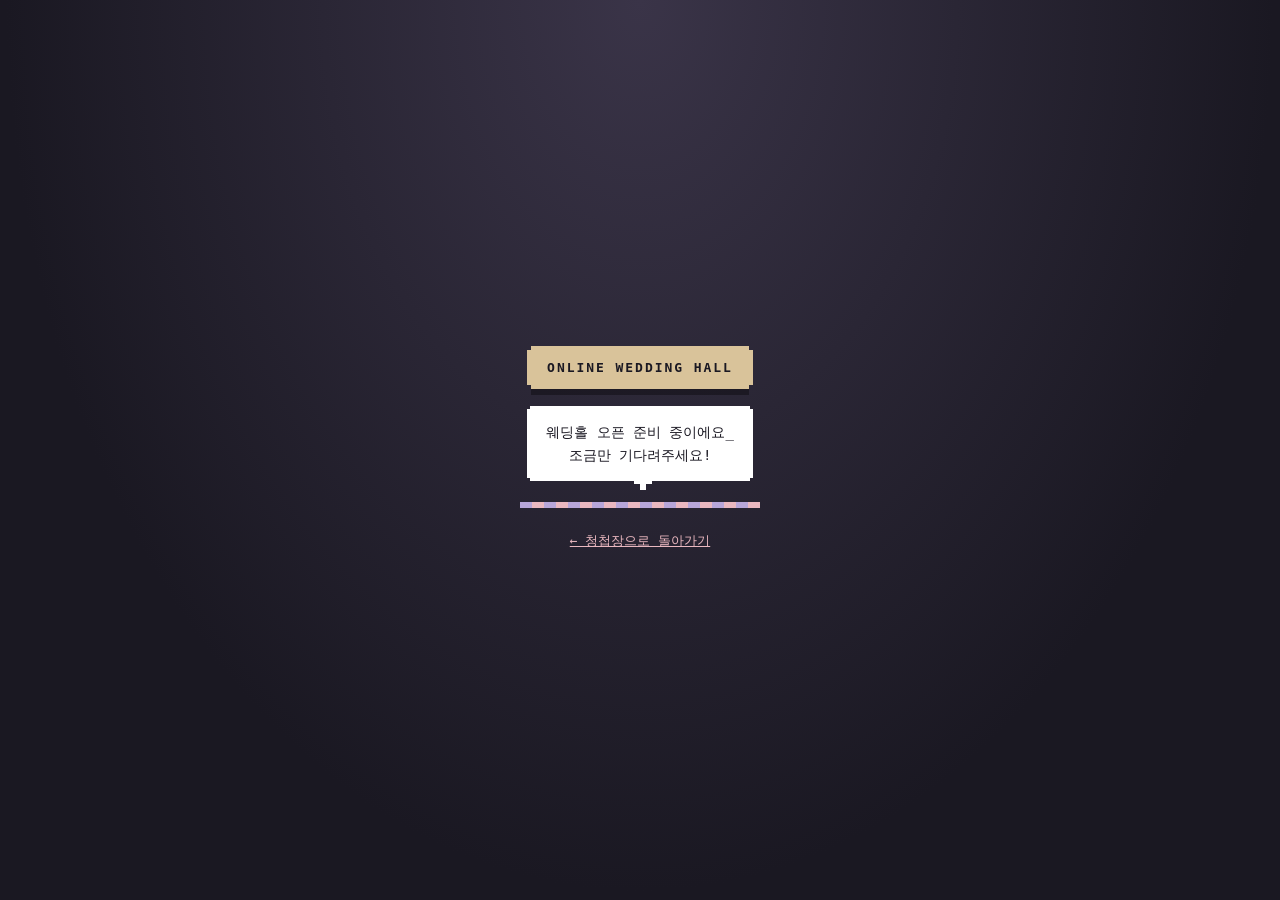
==== hall/index.html @ 7d854432 "청첩장 1단계: 기본 페이지와 웨딩홀 준비 화면 Co-Authored-By: Claude Opus 5.5 <noreply@anthropic.com> Claude-Session: h" ====
<!DOCTYPE html>
<html lang="ko">
<head>
  <meta charset="UTF-8" />
  <meta name="viewport" content="width=device-width, initial-scale=1" />
  <title>픽셀 웨딩홀 | 태용 ♥ 원선</title>
  <style>
    * { box-sizing: border-box; margin: 0; padding: 0; }
    body {
      min-height: 100svh;
      background: radial-gradient(ellipse at 50% 0%, #3a3448, #1a1822 70%);
      color: #fff;
      font-family: monospace;
      display: flex;
      flex-direction: column;
      align-items: center;
      justify-content: center;
      gap: 24px;
      text-align: center;
      padding: 24px;
      image-rendering: pixelated;
    }
    .sign {
      background: #d9c39a;
      color: #1a1822;
      font-weight: 700;
      letter-spacing: 0.15em;
      padding: 10px 16px;
      box-shadow: 0 -4px 0 #d9c39a, 0 4px 0 #d9c39a, -4px 0 #d9c39a, 4px 0 #d9c39a, 0 10px 0 rgba(0,0,0,.35);
    }
    .bubble {
      position: relative;
      background: #fff;
      color: #1a1822;
      padding: 12px 16px;
      font-size: 14px;
      line-height: 1.6;
      box-shadow: 0 -3px 0 #fff, 0 3px 0 #fff, -3px 0 #fff, 3px 0 #fff;
    }
    .bubble::after {
      content: "";
      position: absolute;
      bottom: -12px;
      left: 50%;
      width: 6px;
      height: 6px;
      background: #fff;
      box-shadow: -6px -6px 0 #fff, 0 -6px 0 #fff, 6px -6px 0 #fff;
    }
    .floor {
      width: 240px;
      height: 6px;
      background: repeating-linear-gradient(90deg, #b7a6d9 0 12px, #eab8c0 12px 24px);
    }
    a { color: #eab8c0; font-size: 13px; }
    .blink { animation: blink 1s steps(2) infinite; }
    @keyframes blink { 50% { opacity: 0; } }
  </style>
</head>
<body>
  <div class="sign">ONLINE WEDDING HALL</div>
  <div class="bubble">웨딩홀 오픈 준비 중이에요<span class="blink">_</span><br />조금만 기다려주세요!</div>
  <div class="floor"></div>
  <a href="../">← 청첩장으로 돌아가기</a>
</body>
</html>
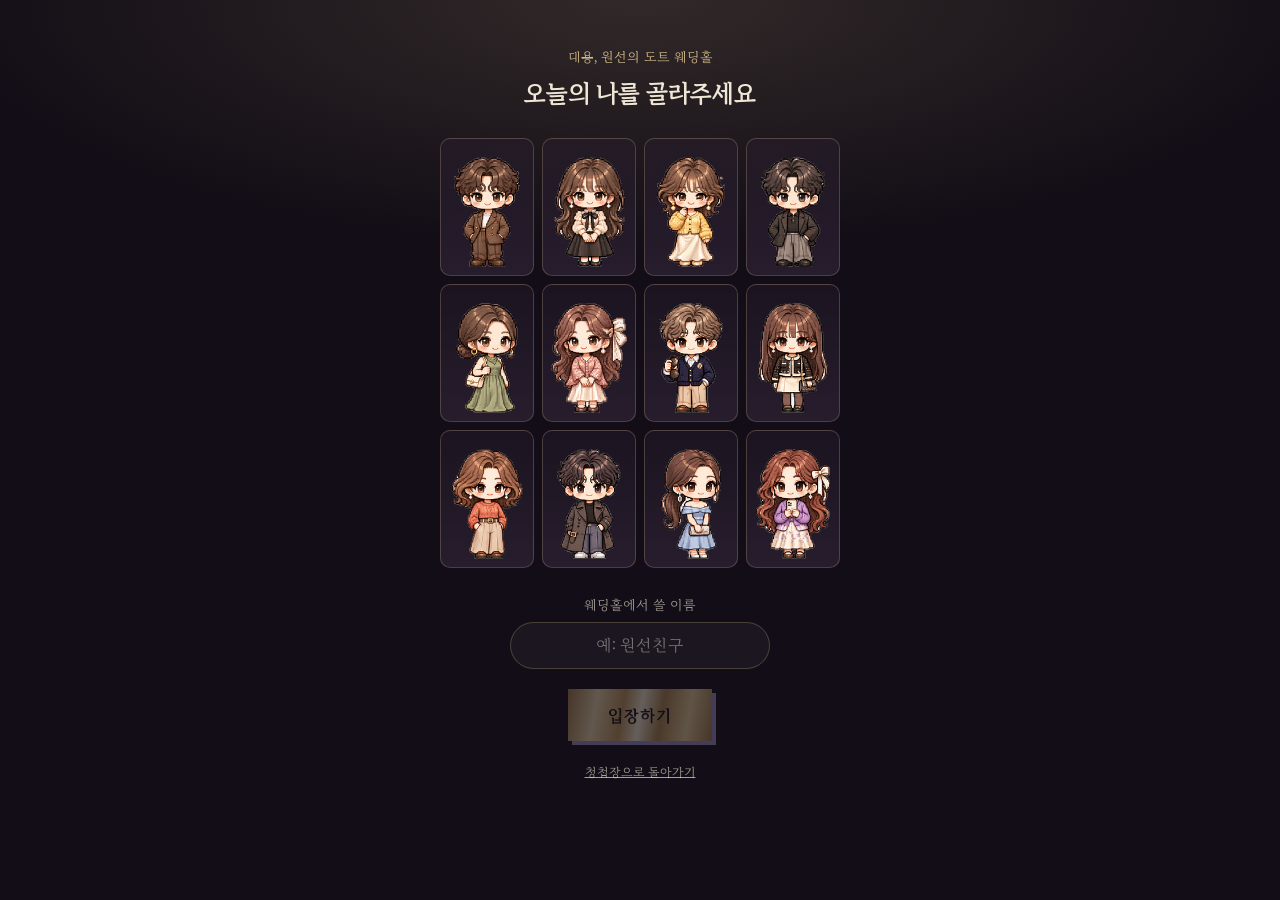
==== commit eba66173: "도트 웨딩홀 첫 버전: 캐릭터 고르기, 스타티스홀 맵, 터치 이동, 신랑신부 인사 Co-Authored-By: Claude Opus 5.5 <noreply@anthropic.com" ====
--- a/hall/index.html
+++ b/hall/index.html
@@ -2,65 +2,41 @@
 <html lang="ko">
 <head>
   <meta charset="UTF-8" />
-  <meta name="viewport" content="width=device-width, initial-scale=1" />
-  <title>픽셀 웨딩홀 | 태용 ♥ 원선</title>
-  <style>
-    * { box-sizing: border-box; margin: 0; padding: 0; }
-    body {
-      min-height: 100svh;
-      background: radial-gradient(ellipse at 50% 0%, #3a3448, #1a1822 70%);
-      color: #fff;
-      font-family: monospace;
-      display: flex;
-      flex-direction: column;
-      align-items: center;
-      justify-content: center;
-      gap: 24px;
-      text-align: center;
-      padding: 24px;
-      image-rendering: pixelated;
-    }
-    .sign {
-      background: #d9c39a;
-      color: #1a1822;
-      font-weight: 700;
-      letter-spacing: 0.15em;
-      padding: 10px 16px;
-      box-shadow: 0 -4px 0 #d9c39a, 0 4px 0 #d9c39a, -4px 0 #d9c39a, 4px 0 #d9c39a, 0 10px 0 rgba(0,0,0,.35);
-    }
-    .bubble {
-      position: relative;
-      background: #fff;
-      color: #1a1822;
-      padding: 12px 16px;
-      font-size: 14px;
-      line-height: 1.6;
-      box-shadow: 0 -3px 0 #fff, 0 3px 0 #fff, -3px 0 #fff, 3px 0 #fff;
-    }
-    .bubble::after {
-      content: "";
-      position: absolute;
-      bottom: -12px;
-      left: 50%;
-      width: 6px;
-      height: 6px;
-      background: #fff;
-      box-shadow: -6px -6px 0 #fff, 0 -6px 0 #fff, 6px -6px 0 #fff;
-    }
-    .floor {
-      width: 240px;
-      height: 6px;
-      background: repeating-linear-gradient(90deg, #b7a6d9 0 12px, #eab8c0 12px 24px);
-    }
-    a { color: #eab8c0; font-size: 13px; }
-    .blink { animation: blink 1s steps(2) infinite; }
-    @keyframes blink { 50% { opacity: 0; } }
-  </style>
+  <meta name="viewport" content="width=device-width, initial-scale=1, viewport-fit=cover, user-scalable=no" />
+  <meta name="theme-color" content="#120d16" />
+  <title>도트 웨딩홀 | 태용, 원선</title>
+  <link rel="preload" href="../fonts/BusanDandiMyeongjoB.woff2" as="font" type="font/woff2" crossorigin />
+  <link rel="stylesheet" href="hall.css" />
 </head>
 <body>
-  <div class="sign">ONLINE WEDDING HALL</div>
-  <div class="bubble">웨딩홀 오픈 준비 중이에요<span class="blink">_</span><br />조금만 기다려주세요!</div>
-  <div class="floor"></div>
-  <a href="../">← 청첩장으로 돌아가기</a>
+
+  <!-- 1. 캐릭터 고르기 -->
+  <section class="select" id="select">
+    <div class="select-inner">
+      <p class="select-kicker fit">태용, 원선의 도트 웨딩홀</p>
+      <h1 class="select-title fit">오늘의 나를 골라주세요</h1>
+      <div class="roster" id="roster" role="radiogroup" aria-label="캐릭터 선택"></div>
+      <label class="name-field">
+        <span class="fit">웨딩홀에서 쓸 이름</span>
+        <input id="nameInput" type="text" maxlength="8" placeholder="예: 원선친구" autocomplete="off" />
+      </label>
+      <button class="enter-btn" id="enterBtn" type="button" disabled>입장하기</button>
+      <a class="back-link" href="../">청첩장으로 돌아가기</a>
+    </div>
+  </section>
+
+  <!-- 2. 웨딩홀 -->
+  <section class="hall" id="hall" hidden>
+    <canvas id="stage"></canvas>
+    <header class="hud-top">
+      <span class="zone" id="zoneName">로비</span>
+    </header>
+    <footer class="hud-bottom">
+      <p class="tip fit" id="tip">바닥을 터치하면 걸어가요</p>
+      <button class="change-btn" id="changeBtn" type="button">캐릭터 바꾸기</button>
+    </footer>
+  </section>
+
+  <script src="game.js"></script>
 </body>
 </html>
--- a/hall/hall.css
+++ b/hall/hall.css
@@ -0,0 +1,189 @@
+@font-face { font-family: "Dandi"; src: url("../fonts/BusanDandiMyeongjoB.woff2") format("woff2"); font-display: swap; }
+@font-face { font-family: "MaruBuri"; src: url("../fonts/MaruBuri-Regular.woff2") format("woff2"); font-display: swap; }
+
+:root {
+  --hall: #120d16;
+  --velvet: #1c1421;
+  --plum: #2a1f30;
+  --champagne: #d8bd8a;
+  --pearl: #efe6d6;
+  --pearl-soft: rgba(239, 230, 214, 0.68);
+  --hairline: rgba(216, 189, 138, 0.25);
+  --statice: #a593d1;
+  --foil: linear-gradient(100deg, #a8834b 0%, #f6e3b4 20%, #c79e5d 38%, #fff6dc 50%, #b38c52 64%, #f1d9a0 82%, #a8834b 100%);
+}
+
+* { box-sizing: border-box; margin: 0; padding: 0; -webkit-tap-highlight-color: transparent; }
+
+html, body {
+  height: 100%;
+  background: var(--hall);
+  color: var(--pearl);
+  font-family: "MaruBuri", serif;
+  word-break: keep-all;
+  overscroll-behavior: none;
+}
+
+.fit .ln { display: block; white-space: nowrap; }
+
+/* ---------- 캐릭터 고르기 ---------- */
+.select {
+  min-height: 100svh;
+  background:
+    radial-gradient(ellipse 80% 40% at 50% 0%, rgba(216, 189, 138, 0.16), transparent 70%),
+    var(--hall);
+  display: flex;
+  justify-content: center;
+}
+
+.select-inner {
+  width: 100%;
+  max-width: 440px;
+  padding: 48px 20px 40px;
+  text-align: center;
+}
+
+.select-kicker { font-size: 13px; color: var(--champagne); margin-bottom: 8px; }
+.select-title { font-family: "Dandi", serif; font-weight: 400; font-size: 24px; margin-bottom: 28px; }
+
+.roster {
+  display: grid;
+  grid-template-columns: repeat(4, 1fr);
+  gap: 8px;
+  margin-bottom: 28px;
+}
+
+.pick {
+  position: relative;
+  min-width: 0;
+  overflow: hidden;
+  aspect-ratio: 3 / 4.4;
+  border: 1px solid var(--hairline);
+  border-radius: 10px;
+  background: linear-gradient(180deg, rgba(42, 31, 48, 0.4), rgba(42, 31, 48, 0.9));
+  display: flex;
+  align-items: flex-end;
+  justify-content: center;
+  padding-bottom: 8px;
+  cursor: pointer;
+  transition: transform 0.15s ease, border-color 0.15s ease, box-shadow 0.15s ease;
+}
+
+.pick img { height: 86%; max-width: 100%; object-fit: contain; pointer-events: none; }
+
+.pick[aria-checked="true"] {
+  border-color: var(--champagne);
+  box-shadow: 0 0 0 1px var(--champagne), 0 0 18px rgba(216, 189, 138, 0.35);
+  transform: translateY(-3px);
+}
+
+.pick[aria-checked="true"]::after {
+  content: "";
+  position: absolute;
+  top: 6px;
+  right: 6px;
+  width: 7px;
+  height: 7px;
+  background: var(--foil);
+  transform: rotate(45deg);
+}
+
+.name-field { display: block; margin-bottom: 20px; }
+.name-field span { display: block; font-size: 13px; color: var(--pearl-soft); margin-bottom: 8px; }
+
+.name-field input {
+  width: 100%;
+  max-width: 260px;
+  padding: 12px 16px;
+  border: 1px solid var(--hairline);
+  border-radius: 999px;
+  background: rgba(255, 255, 255, 0.04);
+  color: var(--pearl);
+  font-family: inherit;
+  font-size: 16px;
+  text-align: center;
+  outline: none;
+}
+
+.name-field input:focus { border-color: var(--champagne); }
+
+.enter-btn {
+  display: block;
+  margin: 0 auto 20px;
+  padding: 14px 40px;
+  border: none;
+  background: var(--foil);
+  color: var(--hall);
+  font-family: "Dandi", serif;
+  font-size: 16px;
+  letter-spacing: 0.06em;
+  box-shadow: 4px 4px 0 var(--statice);
+  cursor: pointer;
+  transition: transform 0.1s ease, box-shadow 0.1s ease, opacity 0.2s ease;
+}
+
+.enter-btn:disabled { opacity: 0.35; cursor: default; }
+.enter-btn:not(:disabled):active { transform: translate(4px, 4px); box-shadow: 0 0 0 var(--statice); }
+
+.back-link { font-size: 12px; color: var(--pearl-soft); }
+
+/* ---------- 웨딩홀 ---------- */
+.hall {
+  position: fixed;
+  inset: 0;
+  overflow: hidden;
+  touch-action: none;
+  user-select: none;
+  -webkit-user-select: none;
+}
+
+.hall[hidden] { display: none; }
+
+#stage { display: block; width: 100%; height: 100%; }
+
+.hud-top {
+  position: absolute;
+  top: max(14px, env(safe-area-inset-top));
+  left: 0;
+  right: 0;
+  text-align: center;
+  pointer-events: none;
+}
+
+.zone {
+  display: inline-block;
+  padding: 6px 16px;
+  border: 1px solid var(--hairline);
+  border-radius: 999px;
+  background: rgba(18, 13, 22, 0.65);
+  font-family: "Dandi", serif;
+  font-size: 13px;
+  letter-spacing: 0.1em;
+  color: var(--champagne);
+  backdrop-filter: blur(6px);
+}
+
+.hud-bottom {
+  position: absolute;
+  left: 0;
+  right: 0;
+  bottom: max(16px, env(safe-area-inset-bottom));
+  text-align: center;
+  pointer-events: none;
+}
+
+.tip { font-size: 12px; color: var(--pearl-soft); margin-bottom: 10px; transition: opacity 0.6s ease; }
+.tip.gone { opacity: 0; }
+
+.change-btn {
+  pointer-events: auto;
+  padding: 9px 18px;
+  border: 1px solid var(--hairline);
+  border-radius: 999px;
+  background: rgba(18, 13, 22, 0.7);
+  color: var(--pearl);
+  font-family: inherit;
+  font-size: 12px;
+  cursor: pointer;
+  backdrop-filter: blur(6px);
+}
